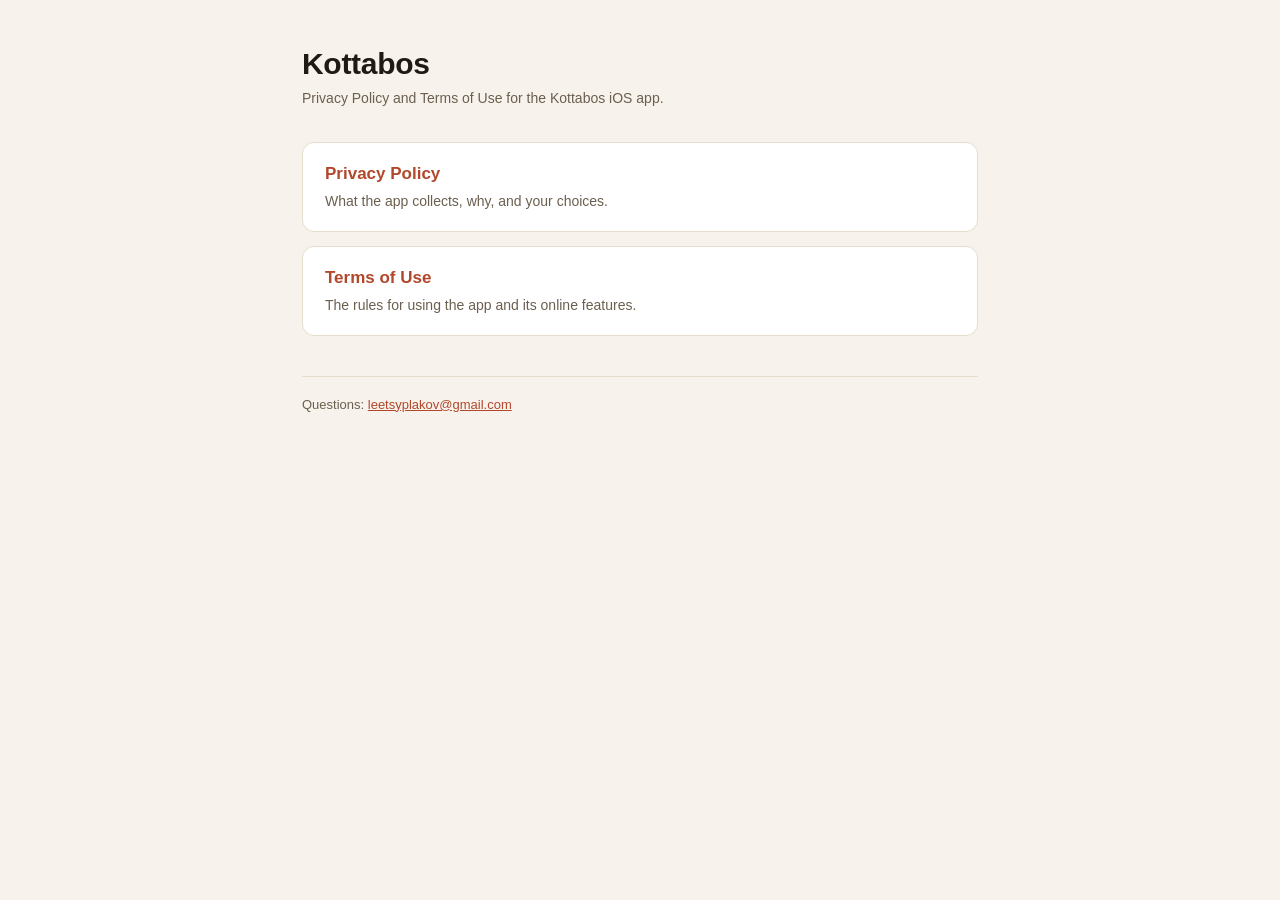
==== index.html @ 4f080519 "Kottabos privacy policy & terms (GitHub Pages) Co-Authored-By: Claude Opus 4.8 <noreply@anthropic.co" ====
<!doctype html>
<html lang="en">
<head>
<meta charset="utf-8" />
<meta name="viewport" content="width=device-width, initial-scale=1" />
<title>Kottabos — Legal</title>
<link rel="stylesheet" href="style.css" />
</head>
<body>
<div class="wrap">
    <header>
        <h1>Kottabos</h1>
        <p class="lede">Privacy Policy and Terms of Use for the Kottabos iOS app.</p>
    </header>

    <a class="list-card" href="privacy">
        <h3>Privacy Policy</h3>
        <p>What the app collects, why, and your choices.</p>
    </a>
    <a class="list-card" href="terms">
        <h3>Terms of Use</h3>
        <p>The rules for using the app and its online features.</p>
    </a>

    <footer>
        Questions: <a href="mailto:leetsyplakov@gmail.com">leetsyplakov@gmail.com</a>
    </footer>
</div>
</body>
</html>
---- style.css ----
:root {
    --bg: #f7f3ec;
    --card: #ffffff;
    --text: #1f1a14;
    --muted: #6b5f4f;
    --accent: #b1472b;
    --border: #e6ddcf;
    --code-bg: #f1eadd;
}

@media (prefers-color-scheme: dark) {
    :root {
        --bg: #18130d;
        --card: #221b12;
        --text: #efe7da;
        --muted: #b3a48f;
        --accent: #e0915f;
        --border: #382d1f;
        --code-bg: #2a2014;
    }
}

* { box-sizing: border-box; }
html { -webkit-text-size-adjust: 100%; }
body {
    margin: 0;
    background: var(--bg);
    color: var(--text);
    font: 16px/1.55 -apple-system, BlinkMacSystemFont, "SF Pro Text", Helvetica, Arial, sans-serif;
}
.wrap { max-width: 720px; margin: 0 auto; padding: 32px 22px 80px; }
header { margin-bottom: 32px; }
header a { color: var(--accent); text-decoration: none; font-size: 14px; letter-spacing: 0.02em; }
h1 { font-size: 30px; line-height: 1.2; margin: 14px 0 6px; letter-spacing: -0.01em; }
.lede { color: var(--muted); margin: 0 0 28px; font-size: 14px; }
h2 { font-size: 18px; margin: 32px 0 8px; letter-spacing: 0.01em; }
p, ul { margin: 0 0 12px; }
ul { padding-left: 20px; }
li { margin: 4px 0; }
a { color: var(--accent); }
strong { color: var(--text); }
.card {
    background: var(--card);
    border: 1px solid var(--border);
    border-radius: 14px;
    padding: 24px 28px;
    box-shadow: 0 1px 2px rgba(31, 26, 20, 0.05);
}
table { width: 100%; border-collapse: collapse; margin: 8px 0 16px; font-size: 14px; }
th, td { text-align: left; vertical-align: top; padding: 8px 10px; border-bottom: 1px solid var(--border); }
th { color: var(--accent); font-size: 13px; letter-spacing: 0.02em; }
code { background: var(--code-bg); padding: 1px 6px; border-radius: 4px; font: 13px/1.5 "SF Mono", Menlo, monospace; }
footer { margin-top: 40px; padding-top: 18px; border-top: 1px solid var(--border); color: var(--muted); font-size: 13px; }
footer a { color: var(--accent); }
.list-card {
    display: block; padding: 18px 22px; margin-top: 14px;
    background: var(--card); border: 1px solid var(--border); border-radius: 12px;
    text-decoration: none; color: var(--text);
    transition: transform 0.1s ease, box-shadow 0.1s ease;
}
.list-card:hover { transform: translateY(-1px); box-shadow: 0 4px 14px rgba(177, 71, 43, 0.14); }
.list-card h3 { margin: 0 0 4px; font-size: 17px; color: var(--accent); }
.list-card p  { margin: 0; color: var(--muted); font-size: 14px; }
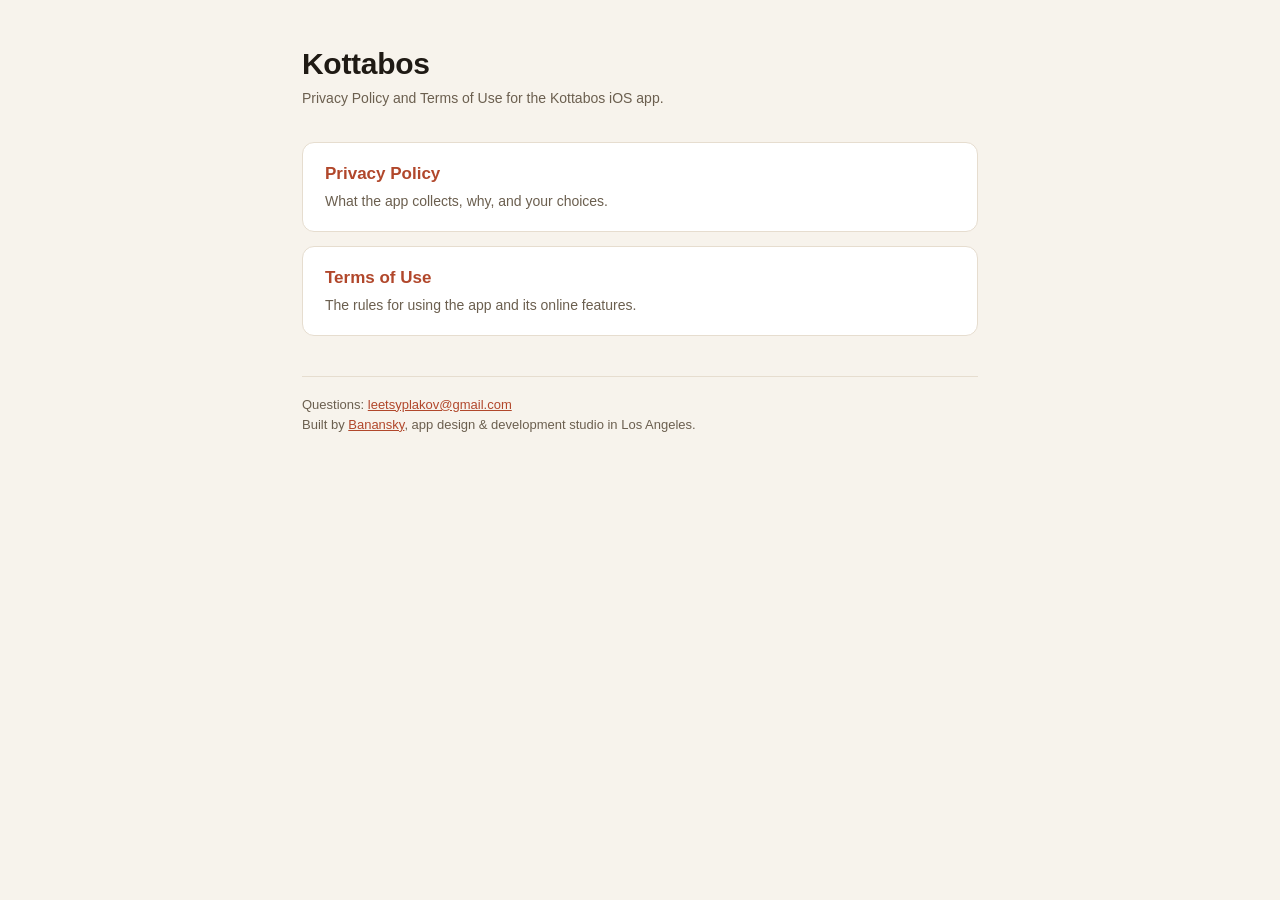
==== commit 89133e3c: "Footer: link to Banansky (app studio behind the app)" ====
--- a/index.html
+++ b/index.html
@@ -24,6 +24,8 @@
 
     <footer>
         Questions: <a href="mailto:leetsyplakov@gmail.com">leetsyplakov@gmail.com</a>
+    
+        <br>Built by <a href="https://banansky.com/">Banansky</a>, app design &amp; development studio in Los Angeles.
     </footer>
 </div>
 </body>
